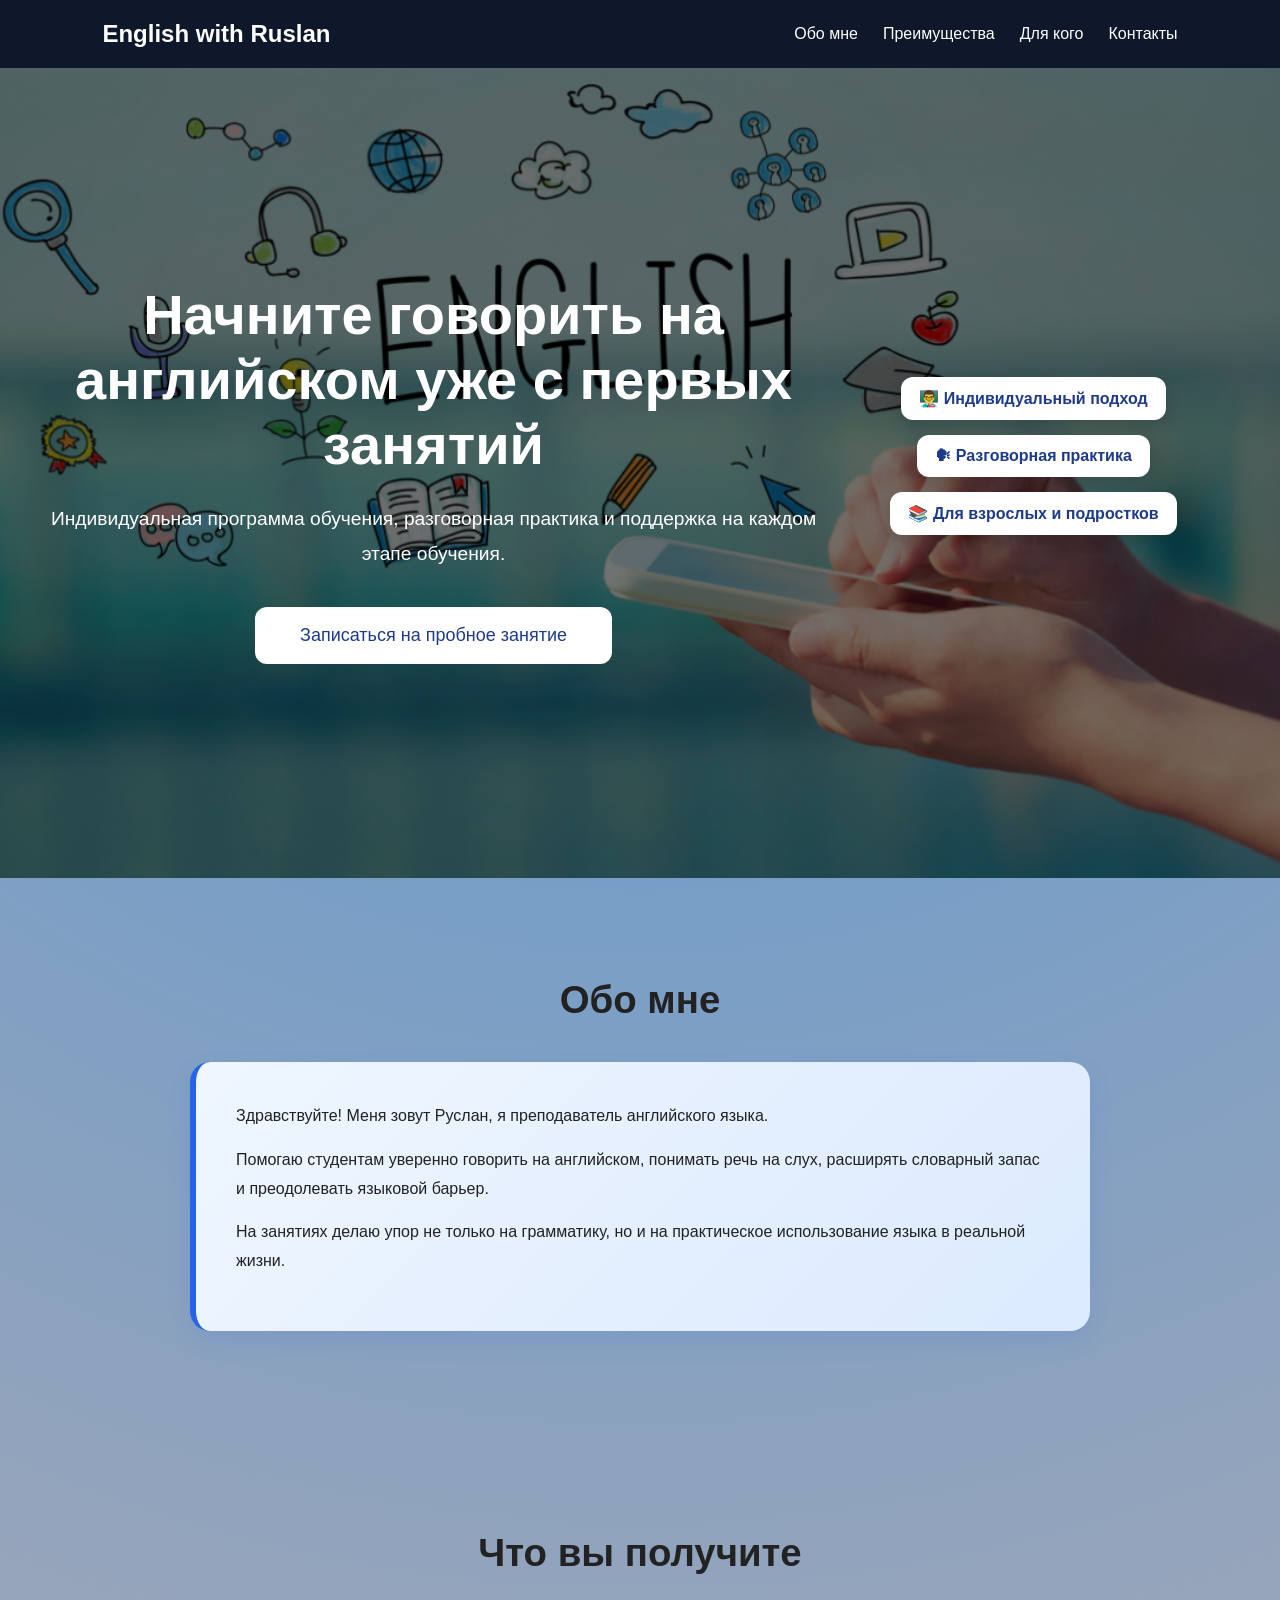
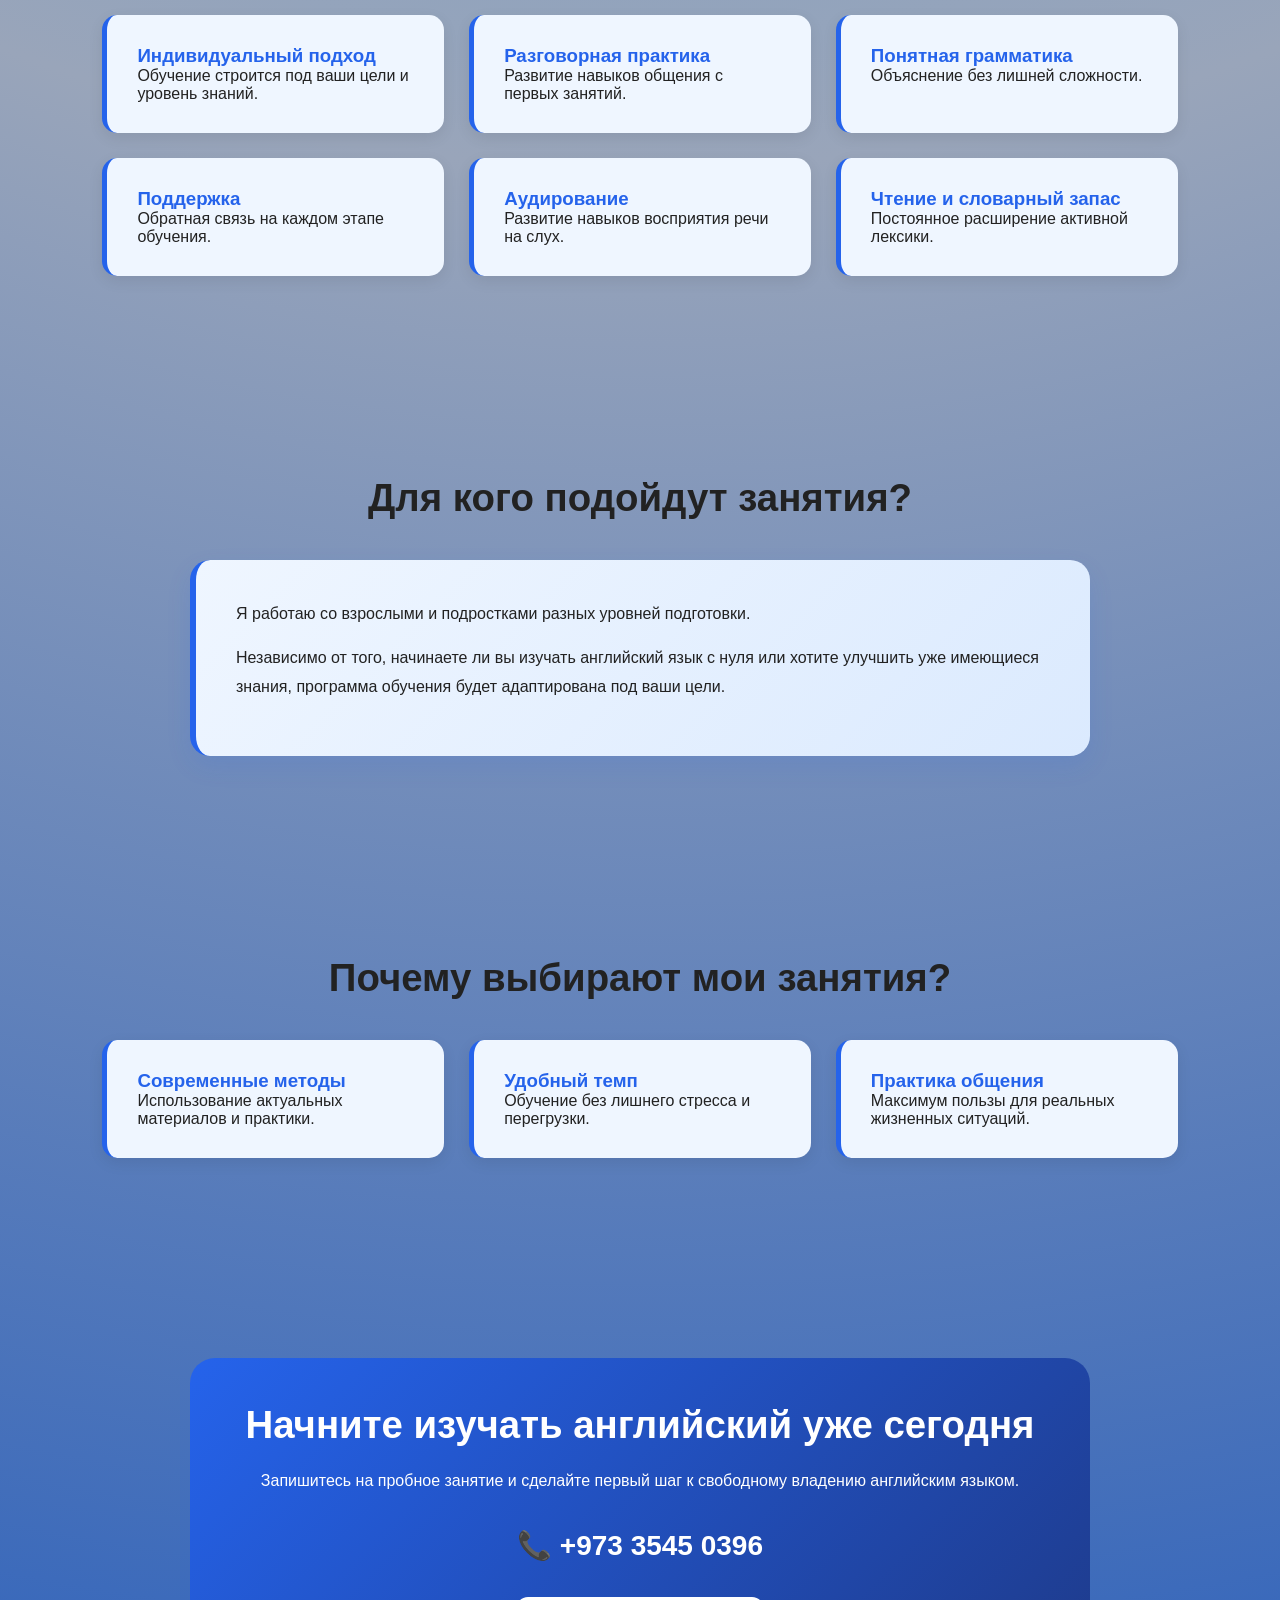
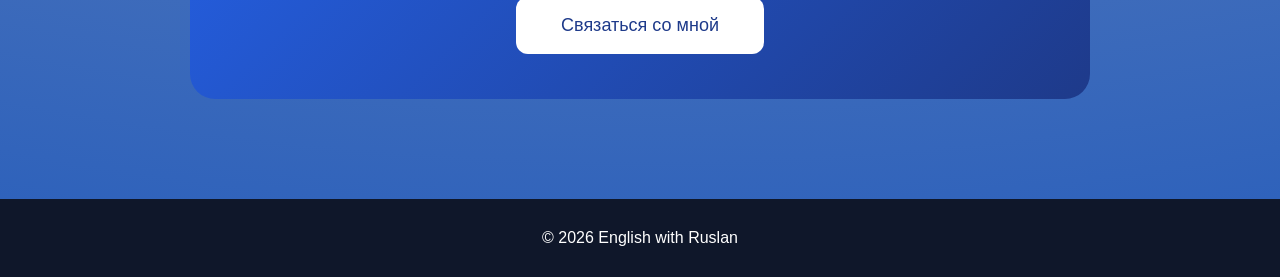
==== index.html @ 76ed0f9e "Add files via upload" ====
<!DOCTYPE html>
<html lang="ru">

<head>

    <meta charset="UTF-8">

    <meta name="viewport" content="width=device-width, initial-scale=1.0">

    <title>Руслан | Преподаватель английского языка</title>

    <link rel="stylesheet" href="style.css">

</head>

<body>

    <header>

        <div class="logo">

            <h2>English with Ruslan</h2>

        </div>

        <nav>

            <a href="#about">Обо мне</a>

            <a href="#benefits">Преимущества</a>

            <a href="#students">Для кого</a>

            <a href="#contact">Контакты</a>

        </nav>

    </header>

    <section class="hero">

        <div class="hero-content">

            <h1>
                Начните говорить на английском уже с первых занятий
            </h1>

            <p>
                Индивидуальная программа обучения,
                разговорная практика и поддержка
                на каждом этапе обучения.
            </p>

            <a href="#contact" class="btn">
                Записаться на пробное занятие
            </a>

        </div>

        <div class="hero-stats">

            <div class="stat">
                👨‍🏫 Индивидуальный подход
            </div>

            <div class="stat">
                🗣 Разговорная практика
            </div>

            <div class="stat">
                📚 Для взрослых и подростков
            </div>

        </div>

    </section>

    <section id="about" class="section reveal">

        <h2>Обо мне</h2>

        <div class="info-box">

            <p>
                Здравствуйте! Меня зовут Руслан,
                я преподаватель английского языка.
            </p>

            <p>
                Помогаю студентам уверенно говорить на английском,
                понимать речь на слух, расширять словарный запас
                и преодолевать языковой барьер.
            </p>

            <p>
                На занятиях делаю упор не только на грамматику,
                но и на практическое использование языка
                в реальной жизни.
            </p>

        </div>

    </section>

    <section id="benefits" class="section reveal">

        <h2>Что вы получите</h2>

        <div class="cards">

            <div class="card">

                <h3>Индивидуальный подход</h3>

                <p>
                    Обучение строится под ваши цели и уровень знаний.
                </p>

            </div>

            <div class="card">

                <h3>Разговорная практика</h3>

                <p>
                    Развитие навыков общения с первых занятий.
                </p>

            </div>

            <div class="card">

                <h3>Понятная грамматика</h3>

                <p>
                    Объяснение без лишней сложности.
                </p>

            </div>

            <div class="card">

                <h3>Поддержка</h3>

                <p>
                    Обратная связь на каждом этапе обучения.
                </p>

            </div>

            <div class="card">

                <h3>Аудирование</h3>

                <p>
                    Развитие навыков восприятия речи на слух.
                </p>

            </div>

            <div class="card">

                <h3>Чтение и словарный запас</h3>

                <p>
                    Постоянное расширение активной лексики.
                </p>

            </div>

        </div>

    </section>

    <section id="students" class="section reveal">

        <h2>Для кого подойдут занятия?</h2>

        <div class="info-box">

            <p>
                Я работаю со взрослыми и подростками
                разных уровней подготовки.
            </p>

            <p>
                Независимо от того, начинаете ли вы изучать
                английский язык с нуля или хотите улучшить
                уже имеющиеся знания, программа обучения
                будет адаптирована под ваши цели.
            </p>

        </div>

    </section>

    <section class="section reveal">

        <h2>Почему выбирают мои занятия?</h2>

        <div class="cards">

            <div class="card">

                <h3>Современные методы</h3>

                <p>
                    Использование актуальных материалов и практики.
                </p>

            </div>

            <div class="card">

                <h3>Удобный темп</h3>

                <p>
                    Обучение без лишнего стресса и перегрузки.
                </p>

            </div>

            <div class="card">

                <h3>Практика общения</h3>

                <p>
                    Максимум пользы для реальных жизненных ситуаций.
                </p>

            </div>

        </div>

    </section>

    <section id="contact" class="section reveal">

        <div class="cta-box">

            <h2>
                Начните изучать английский уже сегодня
            </h2>

            <p>
                Запишитесь на пробное занятие
                и сделайте первый шаг к свободному
                владению английским языком.
            </p>

            <p class="phone">
                📞 +973 3545 0396
            </p>

            <a href="tel:+97335450396" class="btn">
                Связаться со мной
            </a>

        </div>

    </section>

    <footer>

        <p>
            © 2026 English with Ruslan
        </p>

    </footer>

    <script src="script.js"></script>

</body>

</html>
---- style.css ----
* {
    margin: 0;
    padding: 0;
    box-sizing: border-box;
}

html {
    scroll-behavior: smooth;
}

body {

    font-family: Arial, sans-serif;

    background:
        radial-gradient(
            circle at top,
            #5697d3,
            #99a5ba,
            #2a5fbb
        );

    color: #222;
}

/* хэдер */

header {
    position: sticky;
    top: 0;

    display: flex;
    justify-content: space-between;
    align-items: center;

    padding: 20px 8%;

    background: #0f172a;

    z-index: 1000;
}

.logo h2 {
    color: white;
}



nav {
    display: flex;
    gap: 25px;
}

nav a {
    color: white;
    text-decoration: none;
    transition: .3s;
}

nav a:hover {
    color: #60a5fa;
}

/* херо */

.hero {

    min-height: 90vh;

    display: flex;

    justify-content: center;

    align-items: center;

    text-align: center;

    padding: 40px;

    color: white;

    background:
        linear-gradient(rgba(0, 0, 0, .55),
            rgba(0, 0, 0, .55)),
        url("english.jpg");

    background-size: cover;

    background-position: center;
}

.hero-stats {
    display: flex;

    justify-content: center;

    flex-wrap: wrap;

    gap: 15px;

    margin-bottom: 35px;
}

.stat {

    background: white;

    color: #1e3a8a;

    padding: 12px 18px;

    border-radius: 12px;

    font-weight: 600;

    box-shadow: 0 5px 15px rgba(0, 0, 0, .15);
}

.hero-content {
    max-width: 900px;
}

.hero h1 {
    font-size: 3.5rem;
    margin-bottom: 25px;
}

.hero p {
    font-size: 1.2rem;
    line-height: 1.8;
    margin-bottom: 35px;
}

/* кнопка */

.btn {
    display: inline-block;

    padding: 18px 45px;

    background: white;

    color: #1e3a8a;

    text-decoration: none;

    border-radius: 12px;

    font-weight: 700px;

    transition: .3s;

    font-size: 18px;


}

.btn:hover {

    transform: translateY(-4px);

    box-shadow: 0 10px 25px rgba(255,255,255,.2);

}

/* секция */

.section {
    padding: 100px 8%;
}

.section h2 {
    text-align: center;

    margin-bottom: 40px;

    font-size: 2.4rem;
}

/* карточки */

.cards {
    display: grid;

    grid-template-columns: repeat(auto-fit, minmax(260px, 1fr));

    gap: 25px;
}

.card {

    background: #eff6ff;

    border-left: 5px solid #2563eb;

    padding: 30px;

    border-radius: 15px;

    box-shadow: 0 5px 15px rgba(0, 0, 0, .08);

    transition: .3s;
}

.card h3 {

    color: #2563eb;
}

.card:hover {
    transform: translateY(-8px);

    box-shadow: 0 15px 30px rgba(37, 99, 235, .15);
}



/* информация */

.info-box {

    max-width: 900px;

    margin: auto;

    padding: 40px;

    background: linear-gradient(135deg,
            #eff6ff,
            #dbeafe);

    border-left: 6px solid #2563eb;

    border-radius: 20px;

    box-shadow: 0 10px 25px rgba(37, 99, 235, .12);

    transition: .4s ease;
}

.info-box p {
    margin-bottom: 15px;

    line-height: 1.8;

    transition: .3s;
}

.info-box:hover {

    transform: translateY(-6px);

    box-shadow: 0 18px 35px rgba(37, 99, 235, .18);

}

.info-box:hover p {

    transform: scale(1.01);

}

.students-box {

    max-width: 900px;

    margin: auto;

    padding: 40px;

    background: linear-gradient(135deg,
            #2563eb,
            #1d4ed8);

    color: white;

    border-radius: 20px;

    box-shadow: 0 10px 25px rgba(37, 99, 235, .2);

    transition: .4s;
}

.students-box:hover {

    transform: translateY(-6px);

}

/* ========================= */
/* CTA */
/* ========================= */

.cta-box {
    max-width: 900px;

    margin: auto;

    padding: 45px;

    text-align: center;

    color: white;

    background: linear-gradient(135deg,
            #2563eb,
            #1e3a8a);

    border-radius: 25px;
}

.cta-box h2 {
    margin-bottom: 20px;
}

.cta-box p {
    margin-bottom: 25px;

    line-height: 1.8;
}

.phone {
    font-size: 28px;
    font-weight: 700;
}

/* футер */

footer {
    background: #0f172a;

    color: white;

    text-align: center;

    padding: 30px;
}

/* анимация */

.reveal {
    opacity: 0;

    transform: translateY(40px);

    transition: 1s;
}

.reveal.active {
    opacity: 1;

    transform: translateY(0);
}

.stat {
    transition: .3s;
}

.stat:hover {
    transform: translateY(-5px);

    background: rgba(255, 255, 255, .25);
}

/* планшет */

@media (max-width: 992px) {

    .hero h1 {
        font-size: 3rem;
    }

}

/* обычный телефон */

@media (max-width: 768px) {

    header {
        flex-direction: column;

        gap: 15px;
    }

    nav {
        flex-wrap: wrap;

        justify-content: center;
    }

    .hero h1 {
        font-size: 2.3rem;
    }

    .hero p {
        font-size: 1rem;
    }

    .section {
        padding: 70px 20px;
    }

    .info-box,
    .cta-box {
        padding: 25px;
    }

}

/* маленький теелфон */

@media (max-width: 480px) {

    .hero h1 {
        font-size: 1.9rem;
    }

    .section h2 {
        font-size: 1.8rem;
    }

    .card {
        padding: 20px;
    }

}
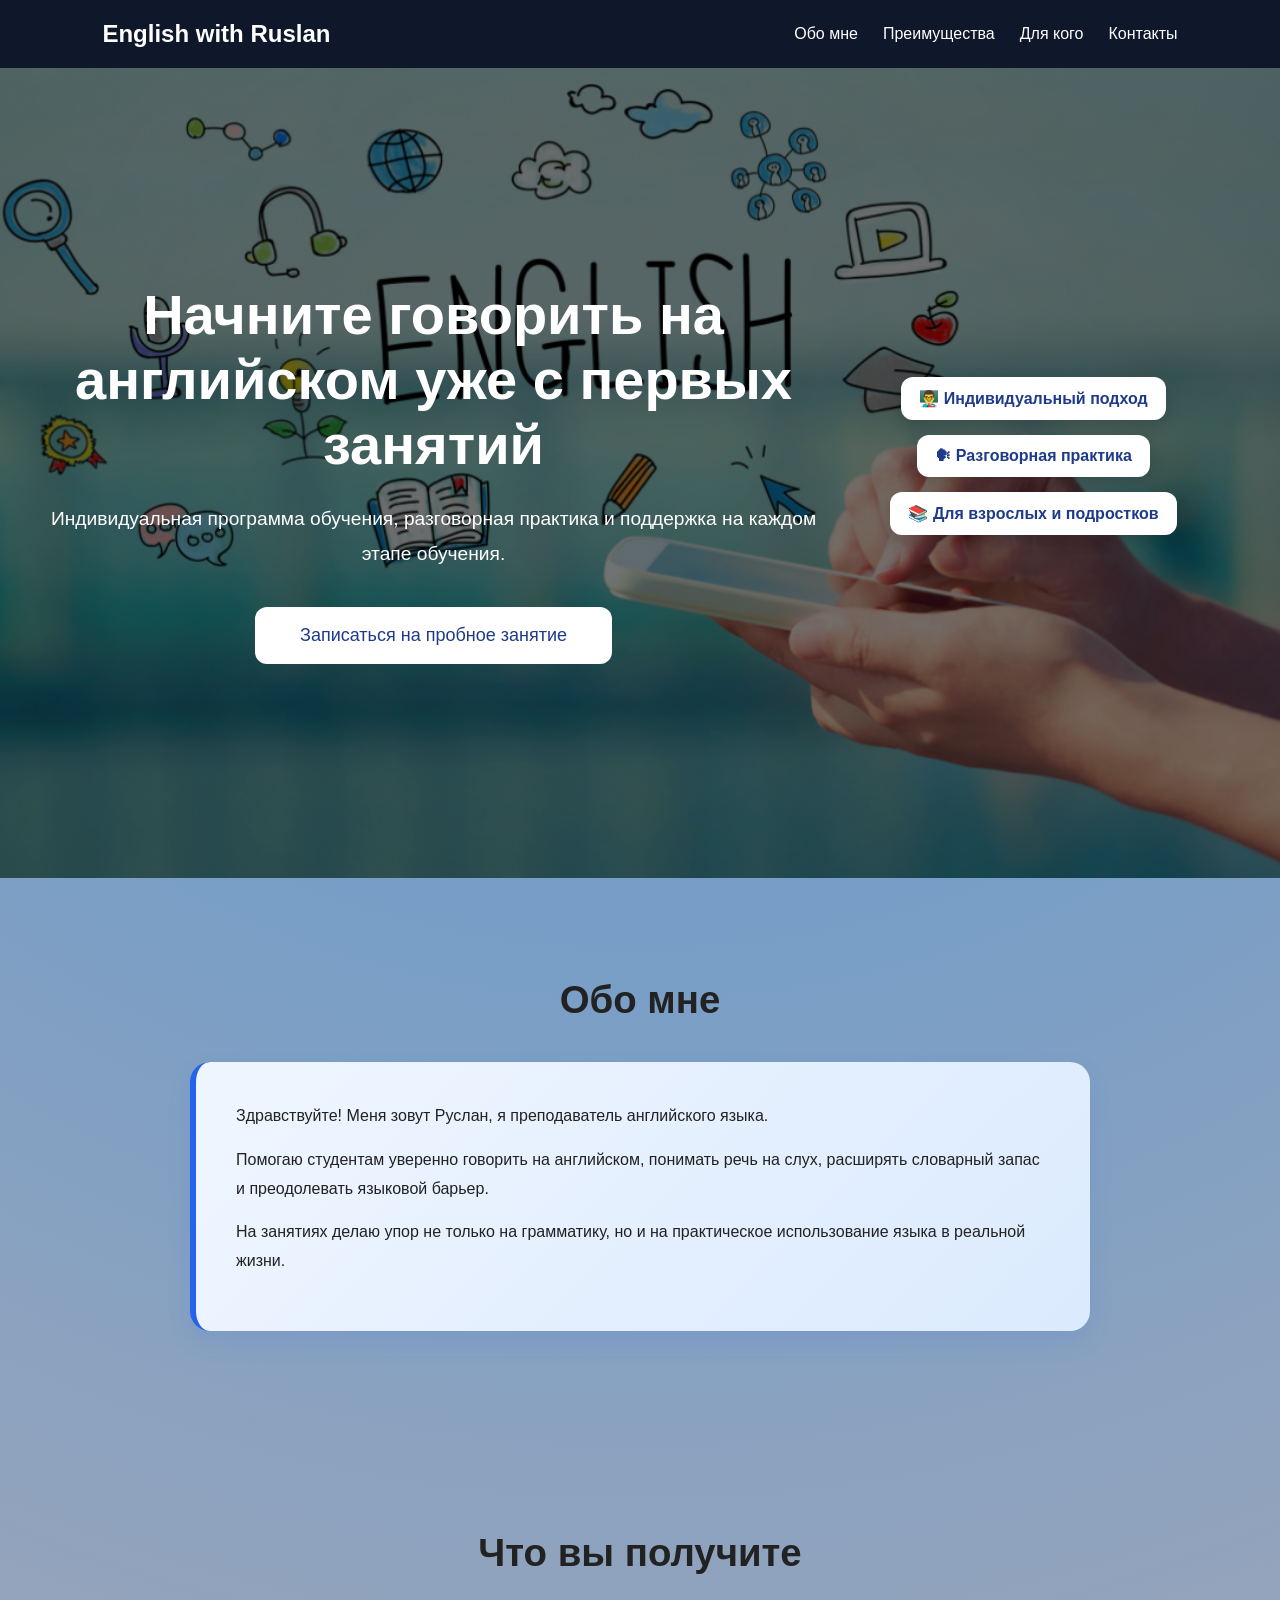
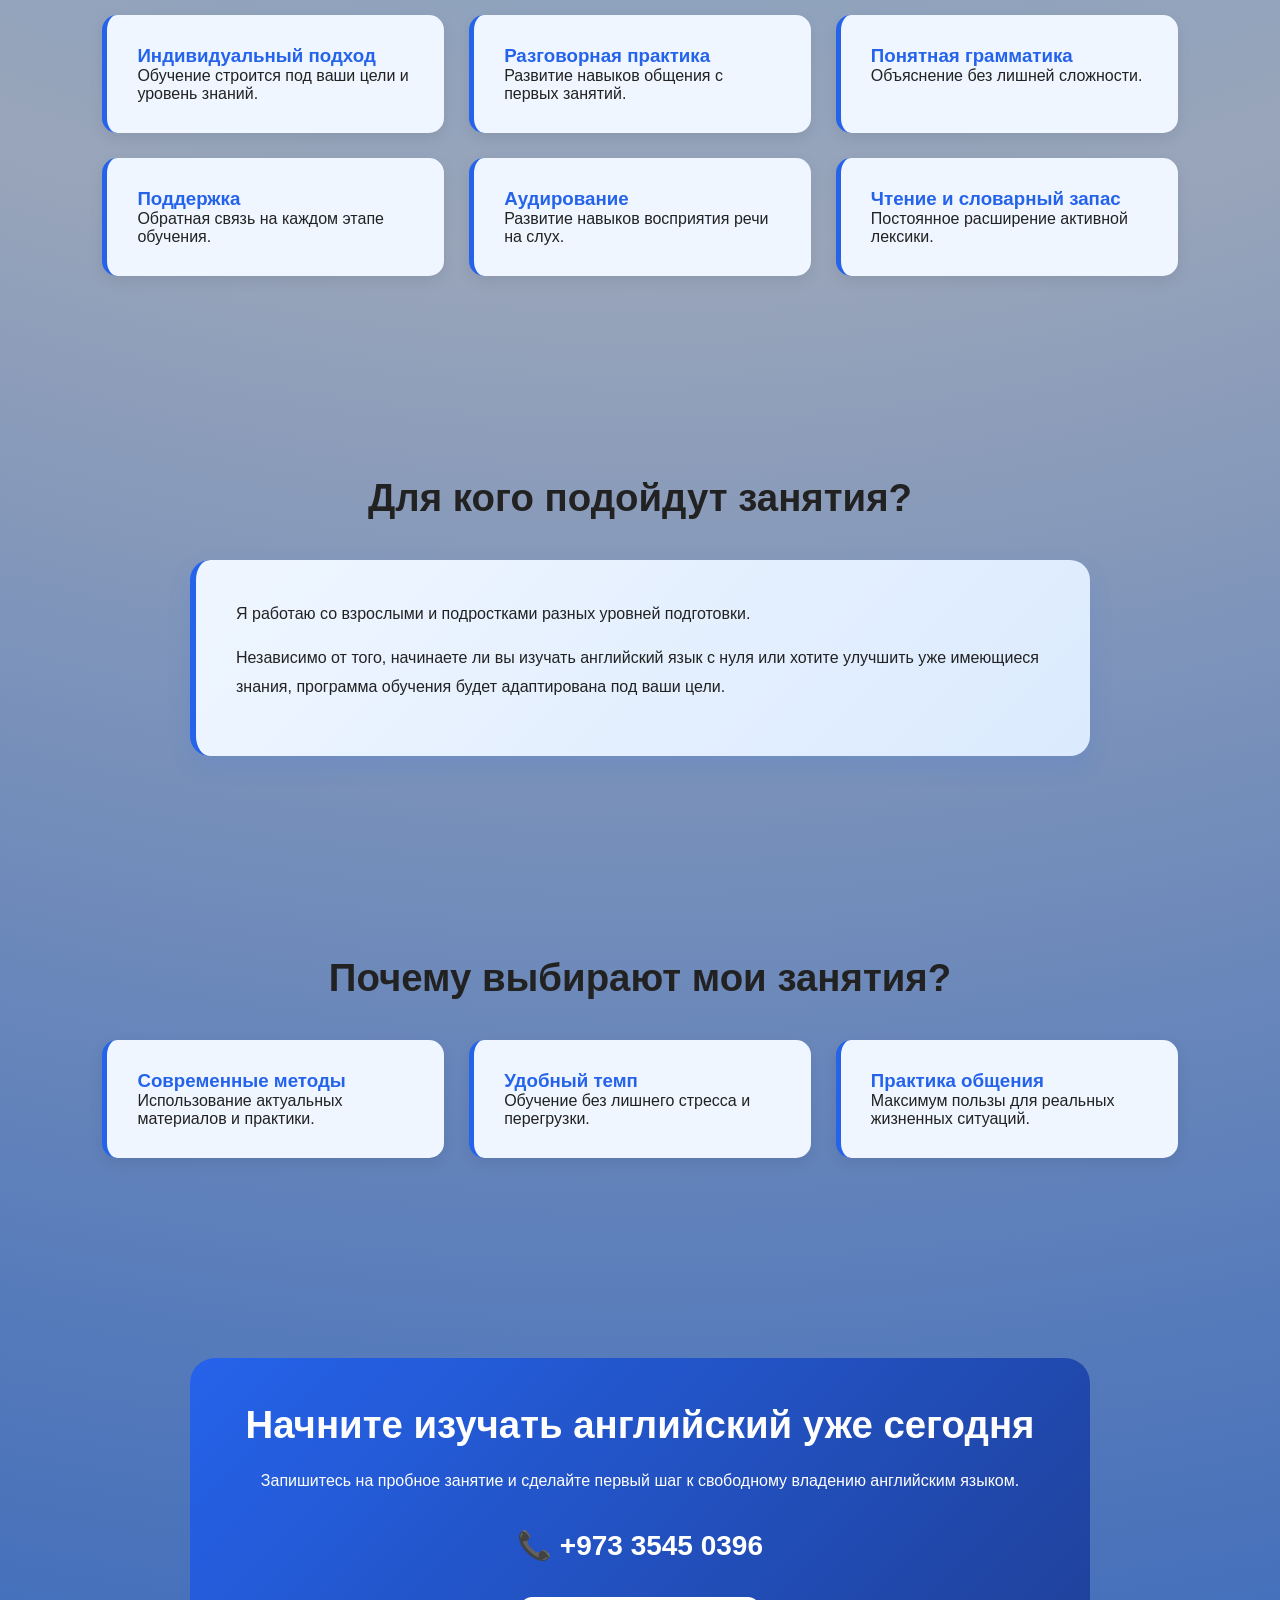
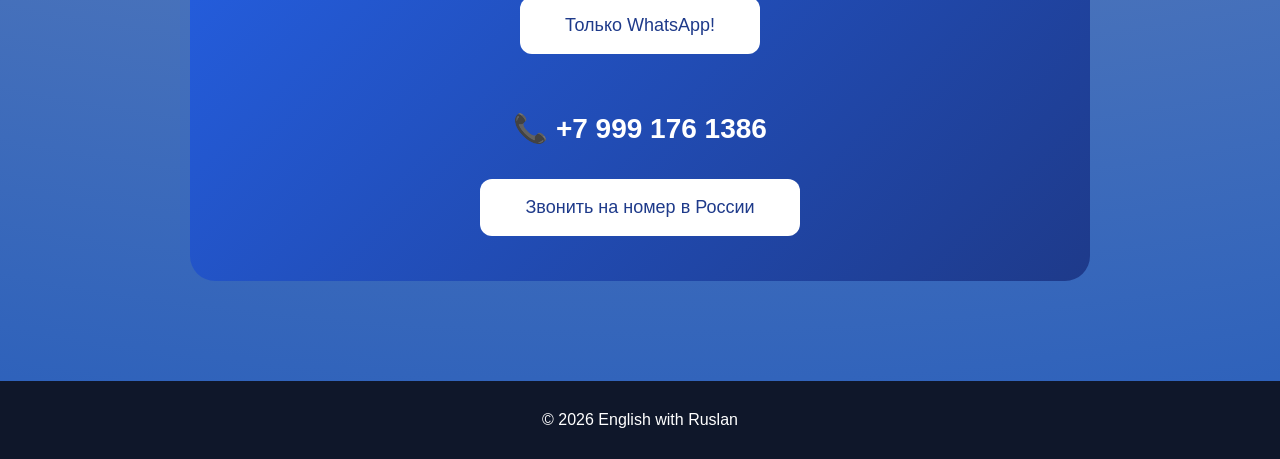
==== commit a48841b6: "Update index.html" ====
--- a/index.html
+++ b/index.html
@@ -5,8 +5,8 @@
 
     <meta charset="UTF-8">
 
-    <meta name="viewport" content="width=device-width, initial-scale=1.0">
-
+    <meta name="viewport" content="width=device-width, initial-scale=1, maximum-scale=1">
+    
     <title>Руслан | Преподаватель английского языка</title>
 
     <link rel="stylesheet" href="style.css">
@@ -253,7 +253,15 @@
             </p>
 
             <a href="tel:+97335450396" class="btn">
-                Связаться со мной
+                Только WhatsApp!
+            </a>
+
+             <p class="phone"> <br>
+                📞 +7 999 176 1386
+            </p>
+
+            <a href="tel:++79991761386" class="btn">
+                Звонить на номер в России
             </a>
 
         </div>
@@ -272,4 +280,4 @@
 
 </body>
 
-</html>+</html>
--- a/style.css
+++ b/style.css
@@ -13,12 +13,10 @@
     font-family: Arial, sans-serif;
 
     background:
-        radial-gradient(
-            circle at top,
+        radial-gradient(circle at top,
             #5697d3,
             #99a5ba,
-            #2a5fbb
-        );
+            #2a5fbb);
 
     color: #222;
 }
@@ -159,7 +157,7 @@
 
     transform: translateY(-4px);
 
-    box-shadow: 0 10px 25px rgba(255,255,255,.2);
+    box-shadow: 0 10px 25px rgba(255, 255, 255, .2);
 
 }
 
@@ -405,6 +403,89 @@
         padding: 25px;
     }
 
+    .hero {
+
+        flex-direction: column;
+
+        text-align: center;
+
+        padding: 30px 20px;
+    }
+
+    .hero-content {
+
+        width: 100%;
+    }
+
+    .hero h1 {
+
+        font-size: 2.2rem;
+    }
+
+    .hero-stats {
+
+        justify-content: center;
+
+        margin-top: 20px;
+    }
+
+    .hero-stats {
+
+        display: flex;
+
+        flex-direction: column;
+
+        align-items: center;
+
+        gap: 12px;
+    }
+
+    .stat {
+
+        width: 100%;
+
+        max-width: 320px;
+    }
+
+    body {
+        font-size: 18px;
+    }
+
+    .section h2 {
+        font-size: 2.3rem;
+    }
+
+    .card h3 {
+        font-size: 1.3rem;
+    }
+
+    .card p {
+        font-size: 1rem;
+        line-height: 1.6;
+    }
+
+    .cards {
+        grid-template-columns: 1fr;
+    }
+
+    .info-box p {
+        font-size: 1rem;
+        line-height: 1.8;
+    }
+
+    nav a {
+        font-size: 1rem;
+    }
+
+    .cta-box p {
+        font-size: 1rem;
+    }
+
+    .phone {
+        font-size: 2rem;
+    }
+
+
 }
 
 /* маленький теелфон */
@@ -423,4 +504,37 @@
         padding: 20px;
     }
 
+    body {
+        font-size: 18px;
+    }
+
+    .cards {
+        grid-template-columns: 1fr;
+    }
+
+    .card h3 {
+        font-size: 1.2rem;
+    }
+
+    .card p {
+        font-size: 1rem;
+        line-height: 1.6;
+    }
+
+    .info-box p {
+        font-size: 1rem;
+        line-height: 1.8;
+    }
+
+    .section h2 {
+        font-size: 2rem;
+    }
+
+    .phone {
+        font-size: 1.8rem;
+    }
+
+
+
+
 }
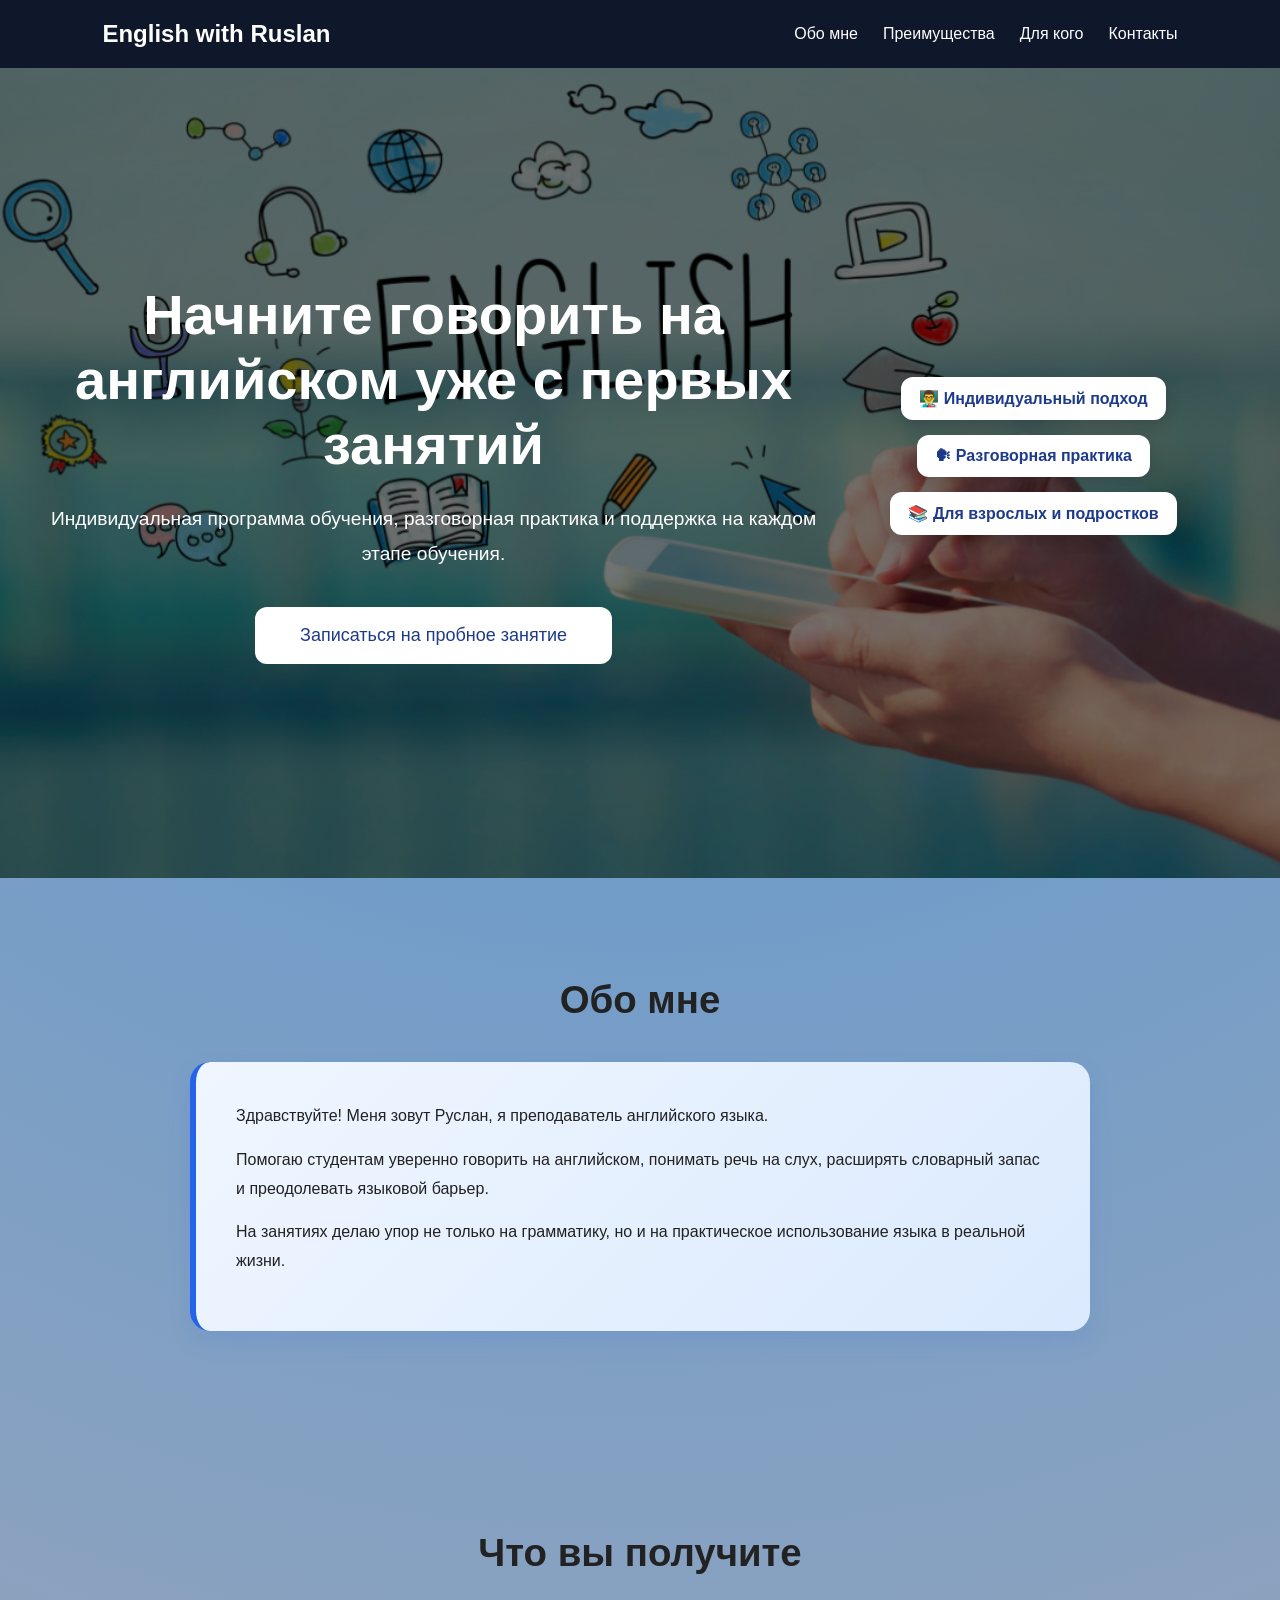
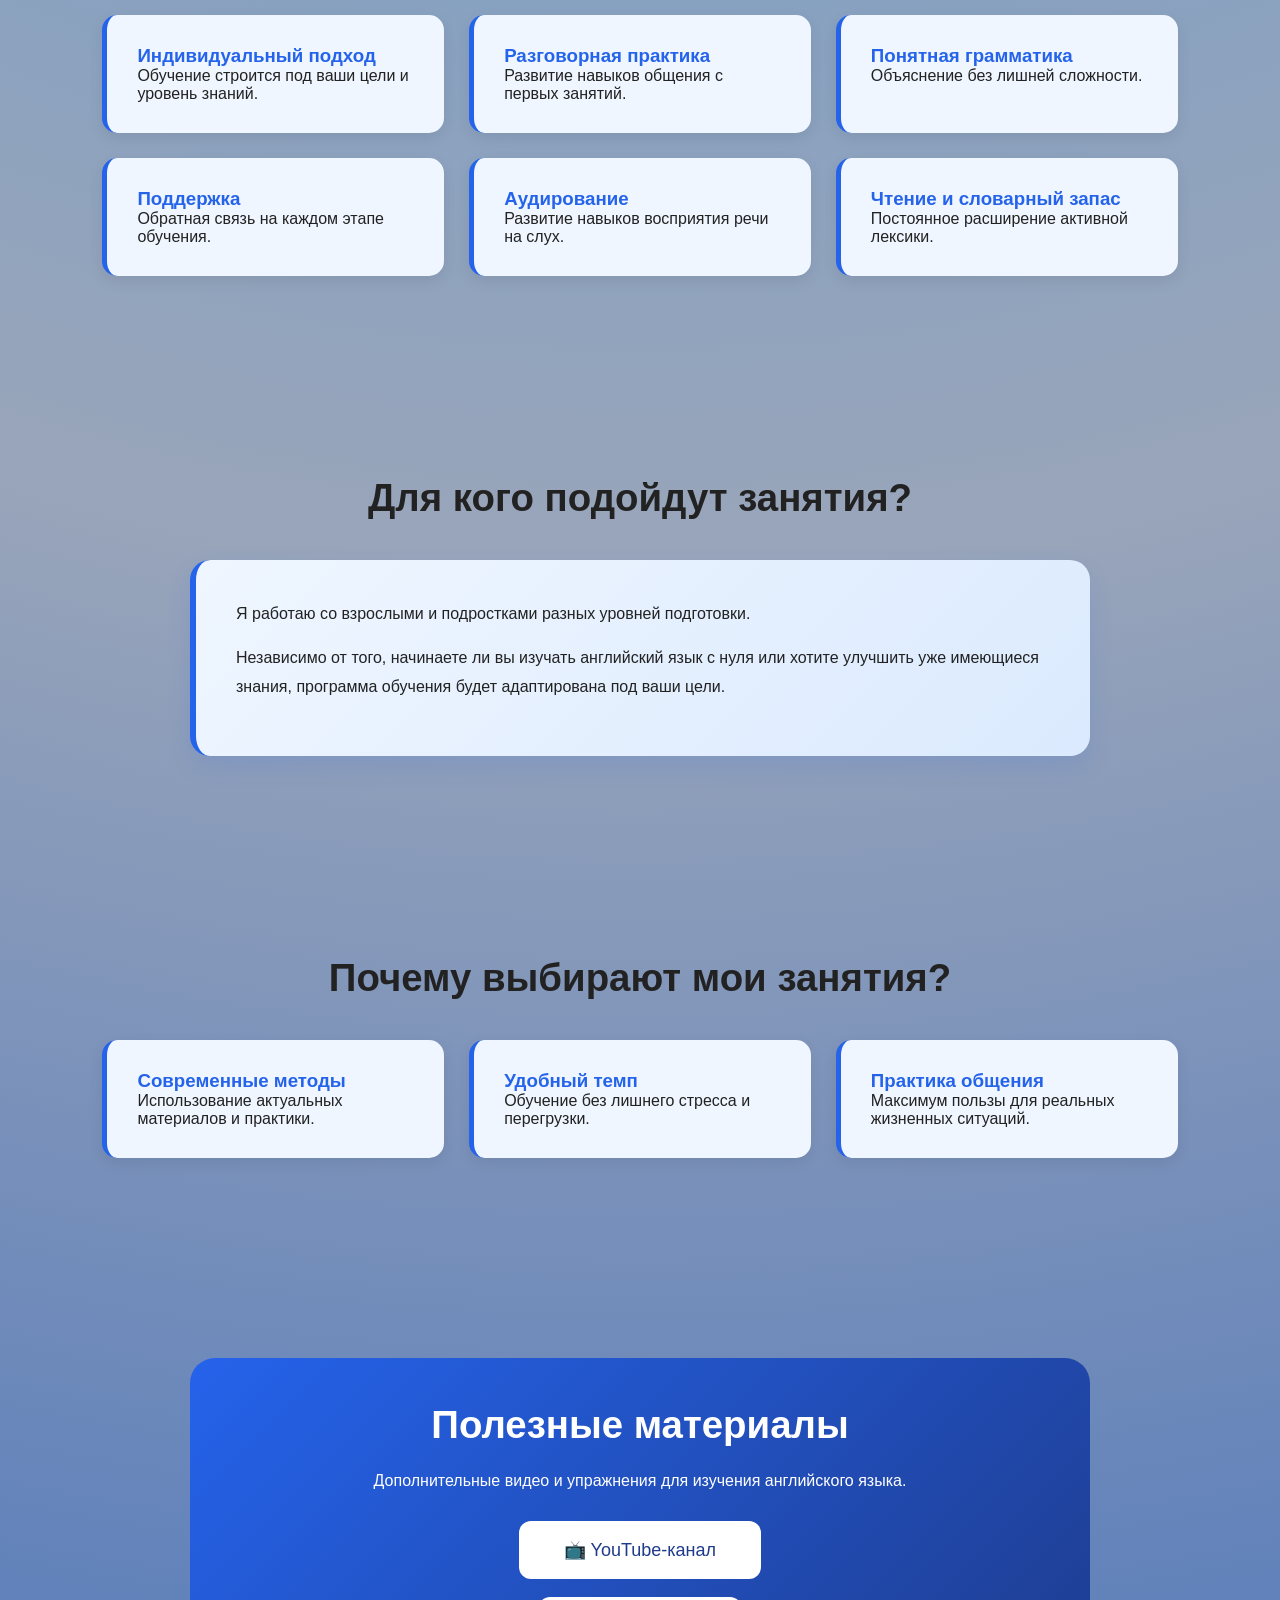
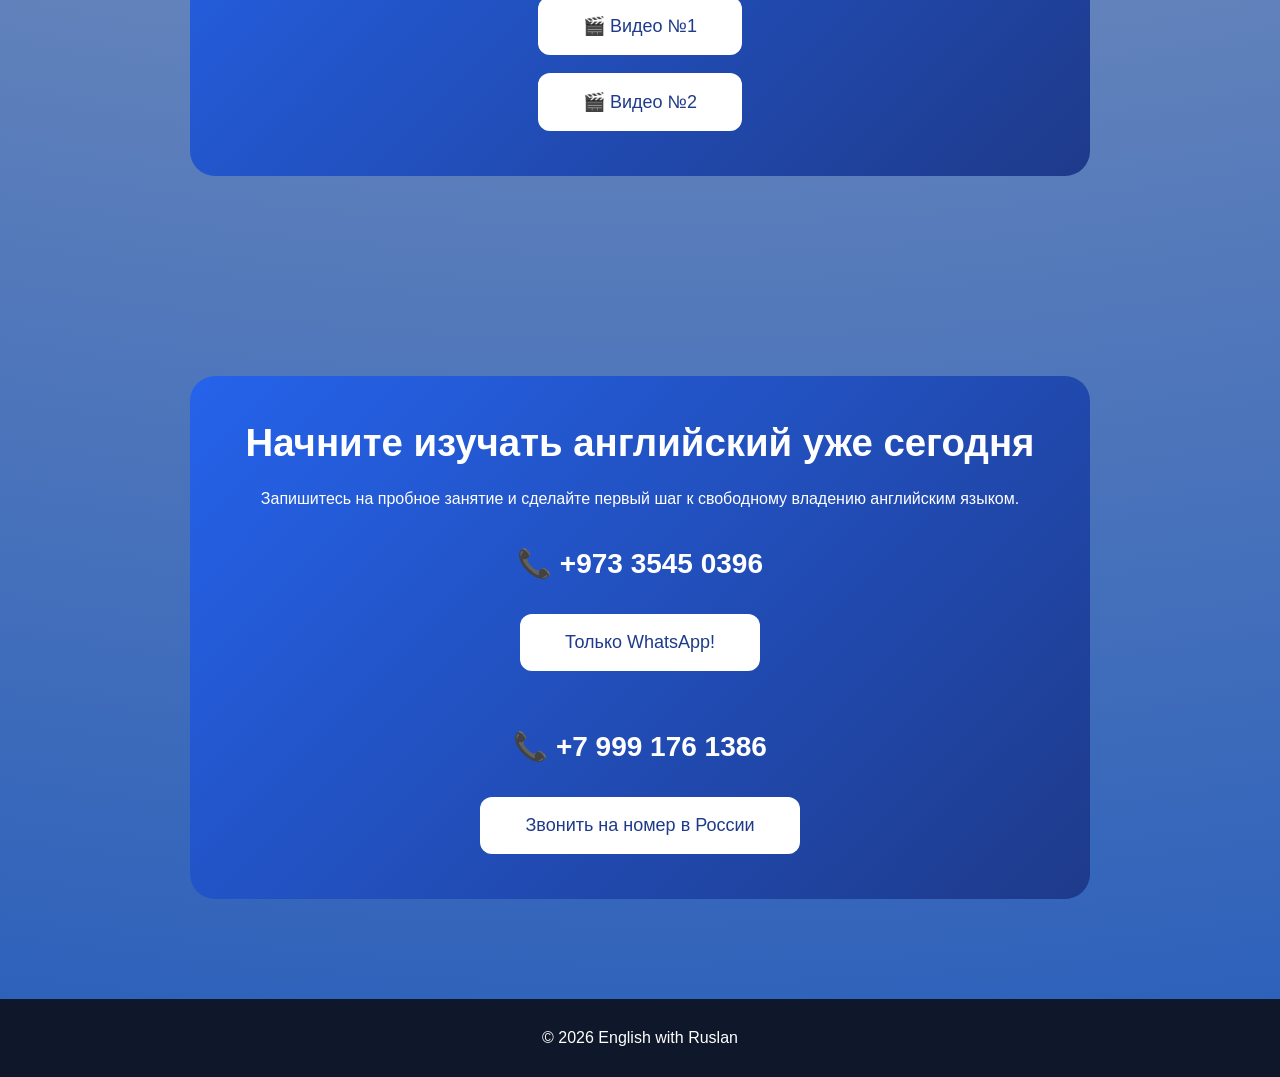
==== commit e7afd19a: "Add files via upload" ====
--- a/index.html
+++ b/index.html
@@ -5,8 +5,8 @@
 
     <meta charset="UTF-8">
 
-    <meta name="viewport" content="width=device-width, initial-scale=1, maximum-scale=1">
-    
+    <meta name="viewport" content="width=device-width, initial-scale=1.0">
+
     <title>Руслан | Преподаватель английского языка</title>
 
     <link rel="stylesheet" href="style.css">
@@ -234,6 +234,44 @@
 
     </section>
 
+    <section class="section reveal">
+
+        <div class="cta-box">
+
+            <h2>
+                Полезные материалы
+            </h2>
+
+            <p>
+                Дополнительные видео и упражнения для изучения английского языка.
+            </p>
+
+            <a href="https://www.youtube.com/@englishgrammarpractice4231" target="_blank" class="btn">
+
+                📺 YouTube-канал
+
+            </a>
+
+            <br><br>
+
+            <a href="https://youtu.be/t6N_NNQlPjw?si=gbZ95BKO5Ri9V2eE" target="_blank" class="btn">
+
+                🎬 Видео №1
+
+            </a>
+
+            <br><br>
+
+            <a href="https://youtu.be/177KVYZuNI0?si=iLU4gou_LdyP1r5G" target="_blank" class="btn">
+
+                🎬 Видео №2
+
+            </a>
+
+        </div>
+
+    </section>
+
     <section id="contact" class="section reveal">
 
         <div class="cta-box">
@@ -252,11 +290,11 @@
                 📞 +973 3545 0396
             </p>
 
-            <a href="tel:+97335450396" class="btn">
+            <a href="https://wa.me/97335450396" class="btn">
                 Только WhatsApp!
             </a>
 
-             <p class="phone"> <br>
+            <p class="phone"> <br>
                 📞 +7 999 176 1386
             </p>
 
@@ -280,4 +318,4 @@
 
 </body>
 
-</html>
+</html>
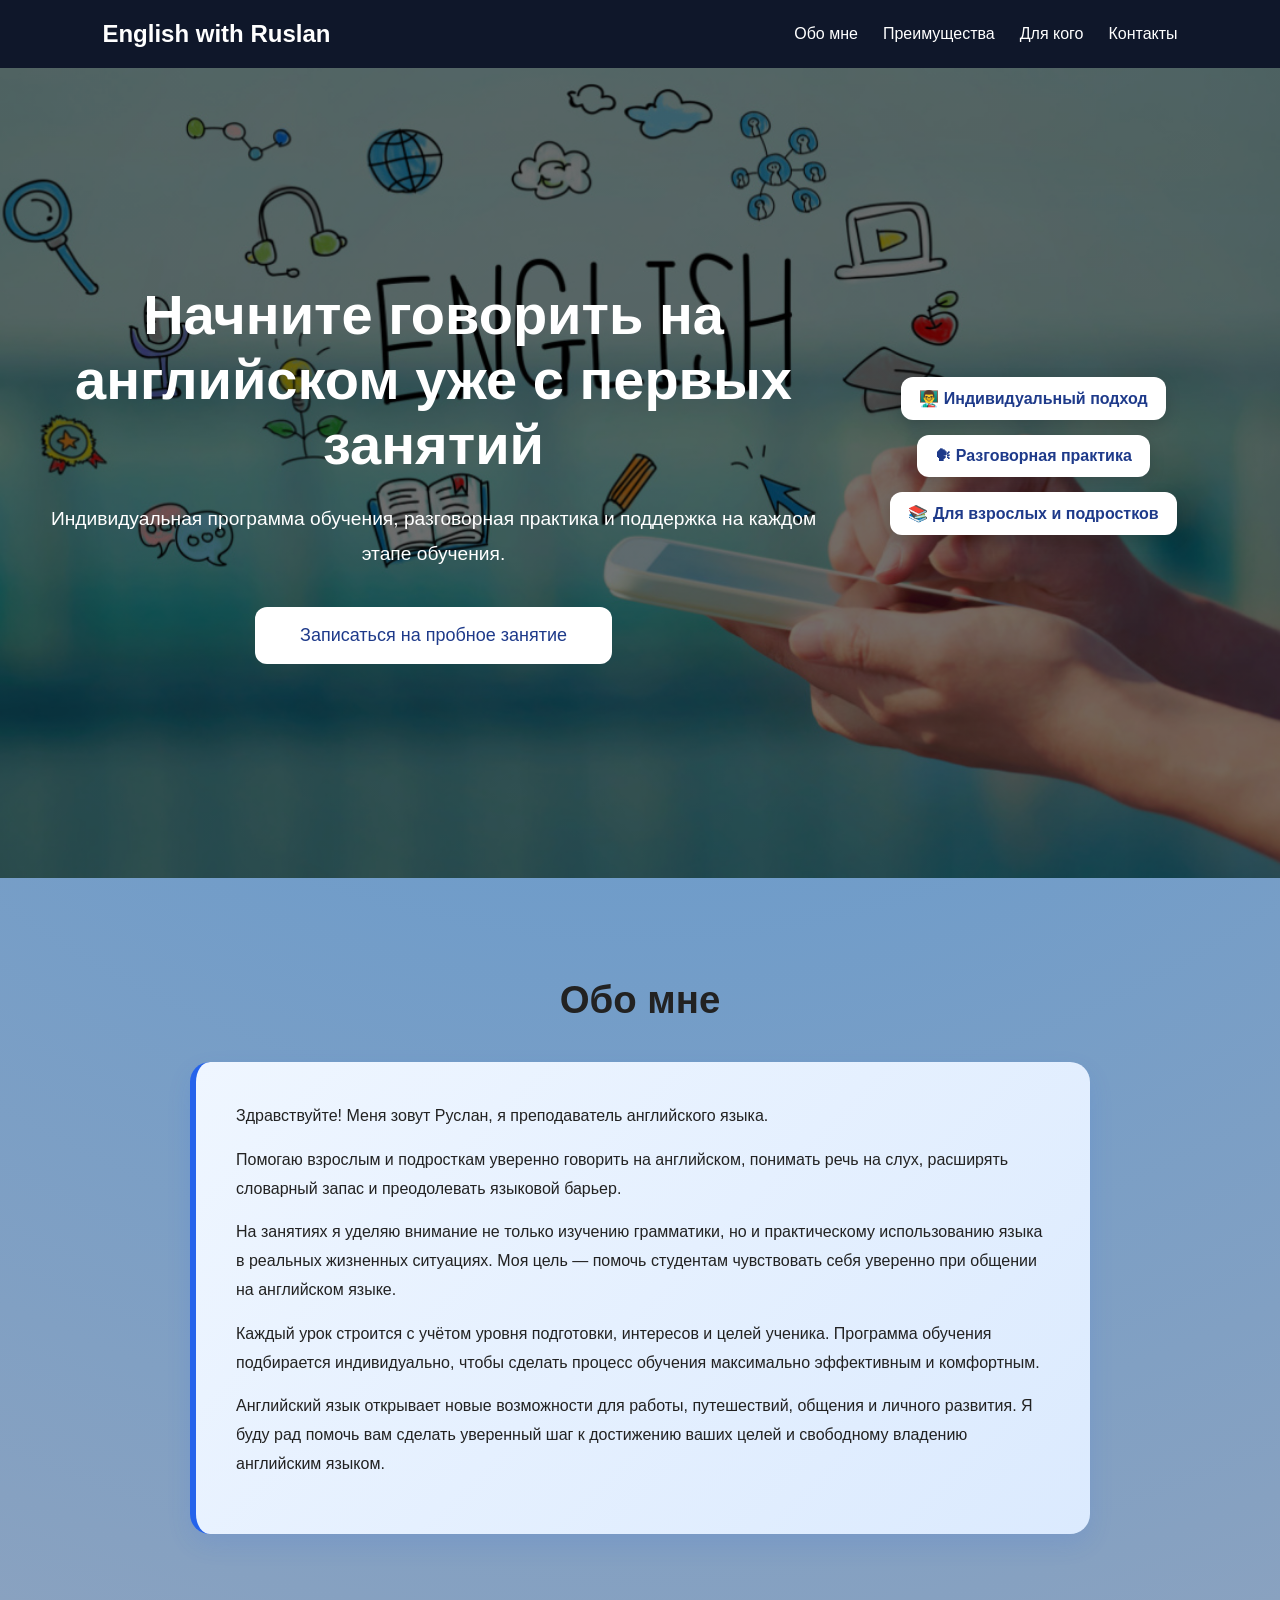
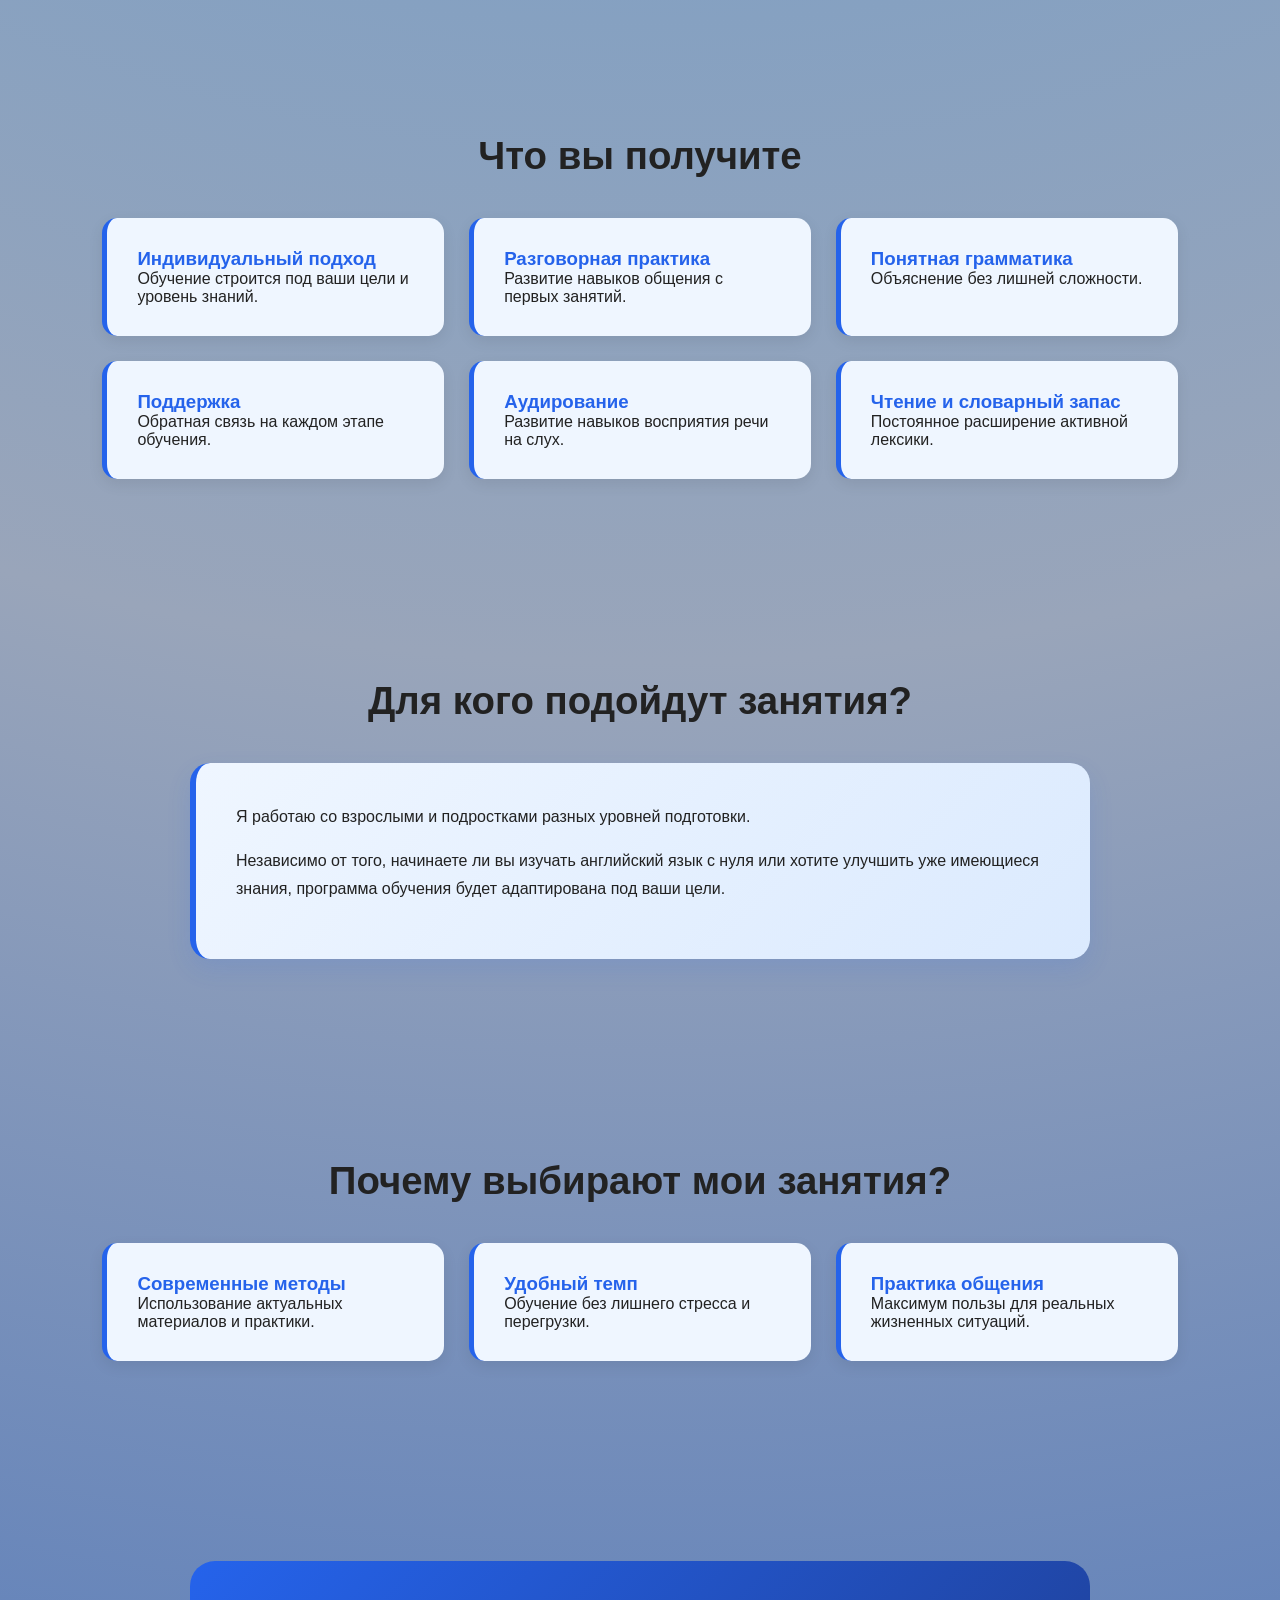
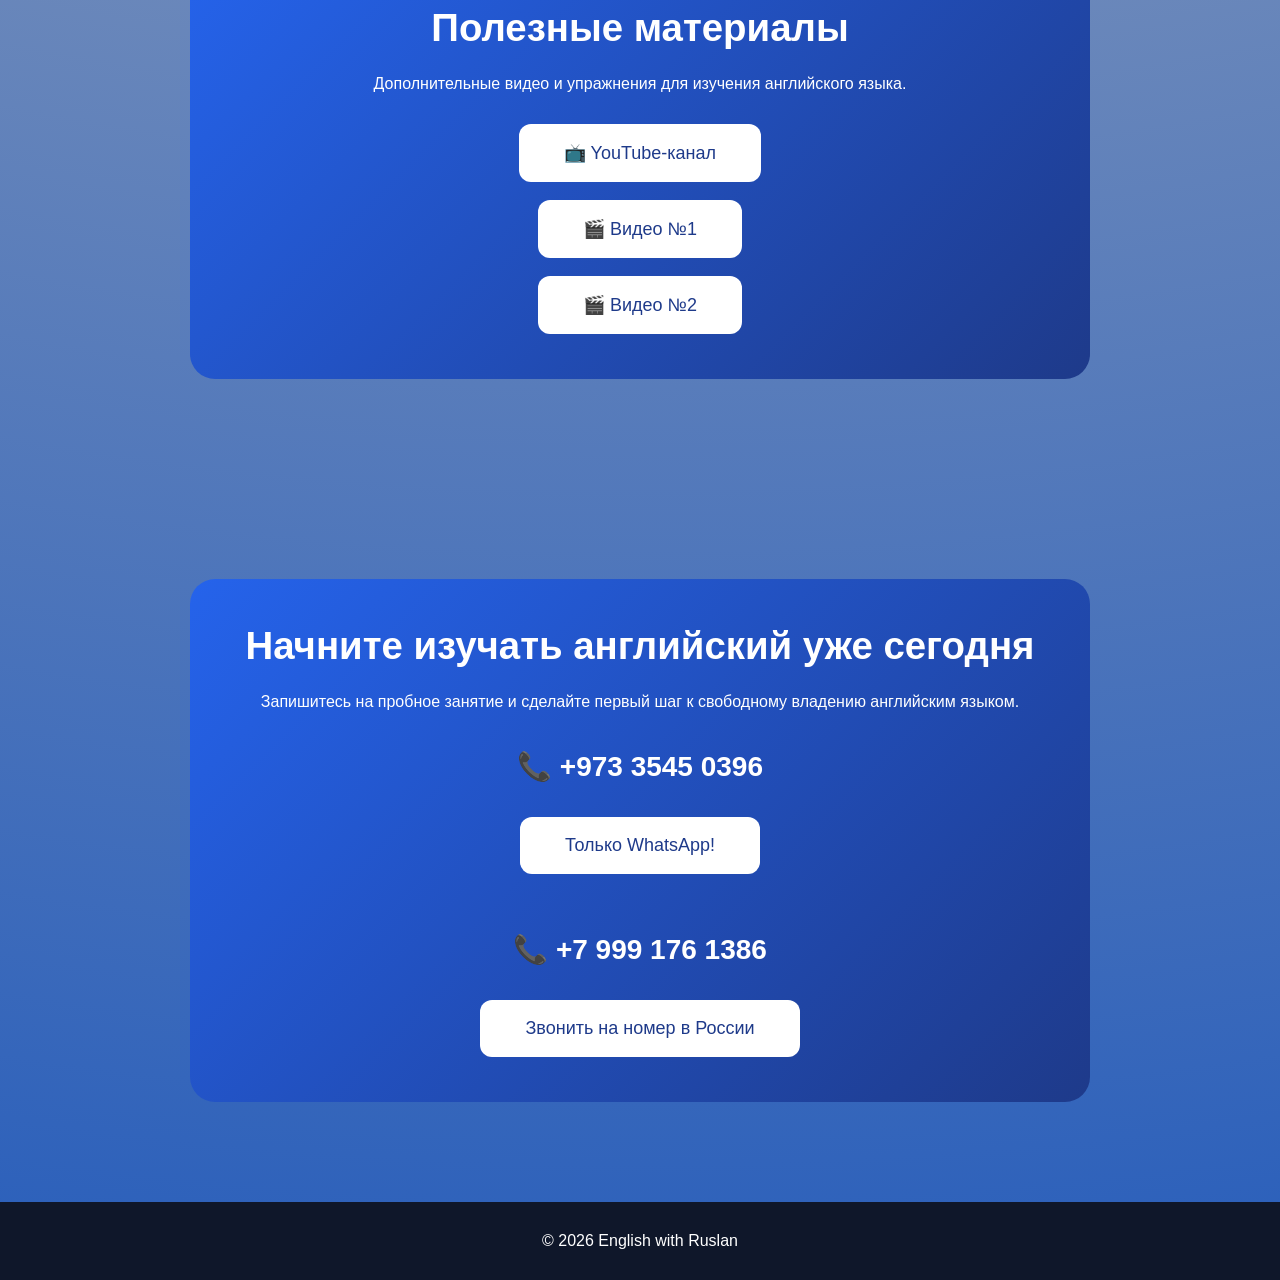
==== commit 84e9f2e4: "Add files via upload" ====
--- a/index.html
+++ b/index.html
@@ -81,22 +81,36 @@
 
         <div class="info-box">
 
-            <p>
-                Здравствуйте! Меня зовут Руслан,
-                я преподаватель английского языка.
-            </p>
-
-            <p>
-                Помогаю студентам уверенно говорить на английском,
-                понимать речь на слух, расширять словарный запас
-                и преодолевать языковой барьер.
-            </p>
-
-            <p>
-                На занятиях делаю упор не только на грамматику,
-                но и на практическое использование языка
-                в реальной жизни.
-            </p>
+                <p>
+                    Здравствуйте! Меня зовут Руслан, я преподаватель английского языка.
+                </p>
+
+                <p>
+                    Помогаю взрослым и подросткам уверенно говорить на английском,
+                    понимать речь на слух, расширять словарный запас и преодолевать
+                    языковой барьер.
+                </p>
+
+                <p>
+                    На занятиях я уделяю внимание не только изучению грамматики,
+                    но и практическому использованию языка в реальных жизненных
+                    ситуациях. Моя цель — помочь студентам чувствовать себя
+                    уверенно при общении на английском языке.
+                </p>
+
+                <p>
+                    Каждый урок строится с учётом уровня подготовки, интересов
+                    и целей ученика. Программа обучения подбирается индивидуально,
+                    чтобы сделать процесс обучения максимально эффективным
+                    и комфортным.
+                </p>
+
+                <p>
+                    Английский язык открывает новые возможности для работы,
+                    путешествий, общения и личного развития. Я буду рад помочь
+                    вам сделать уверенный шаг к достижению ваших целей и
+                    свободному владению английским языком.
+                </p>
 
         </div>
 
